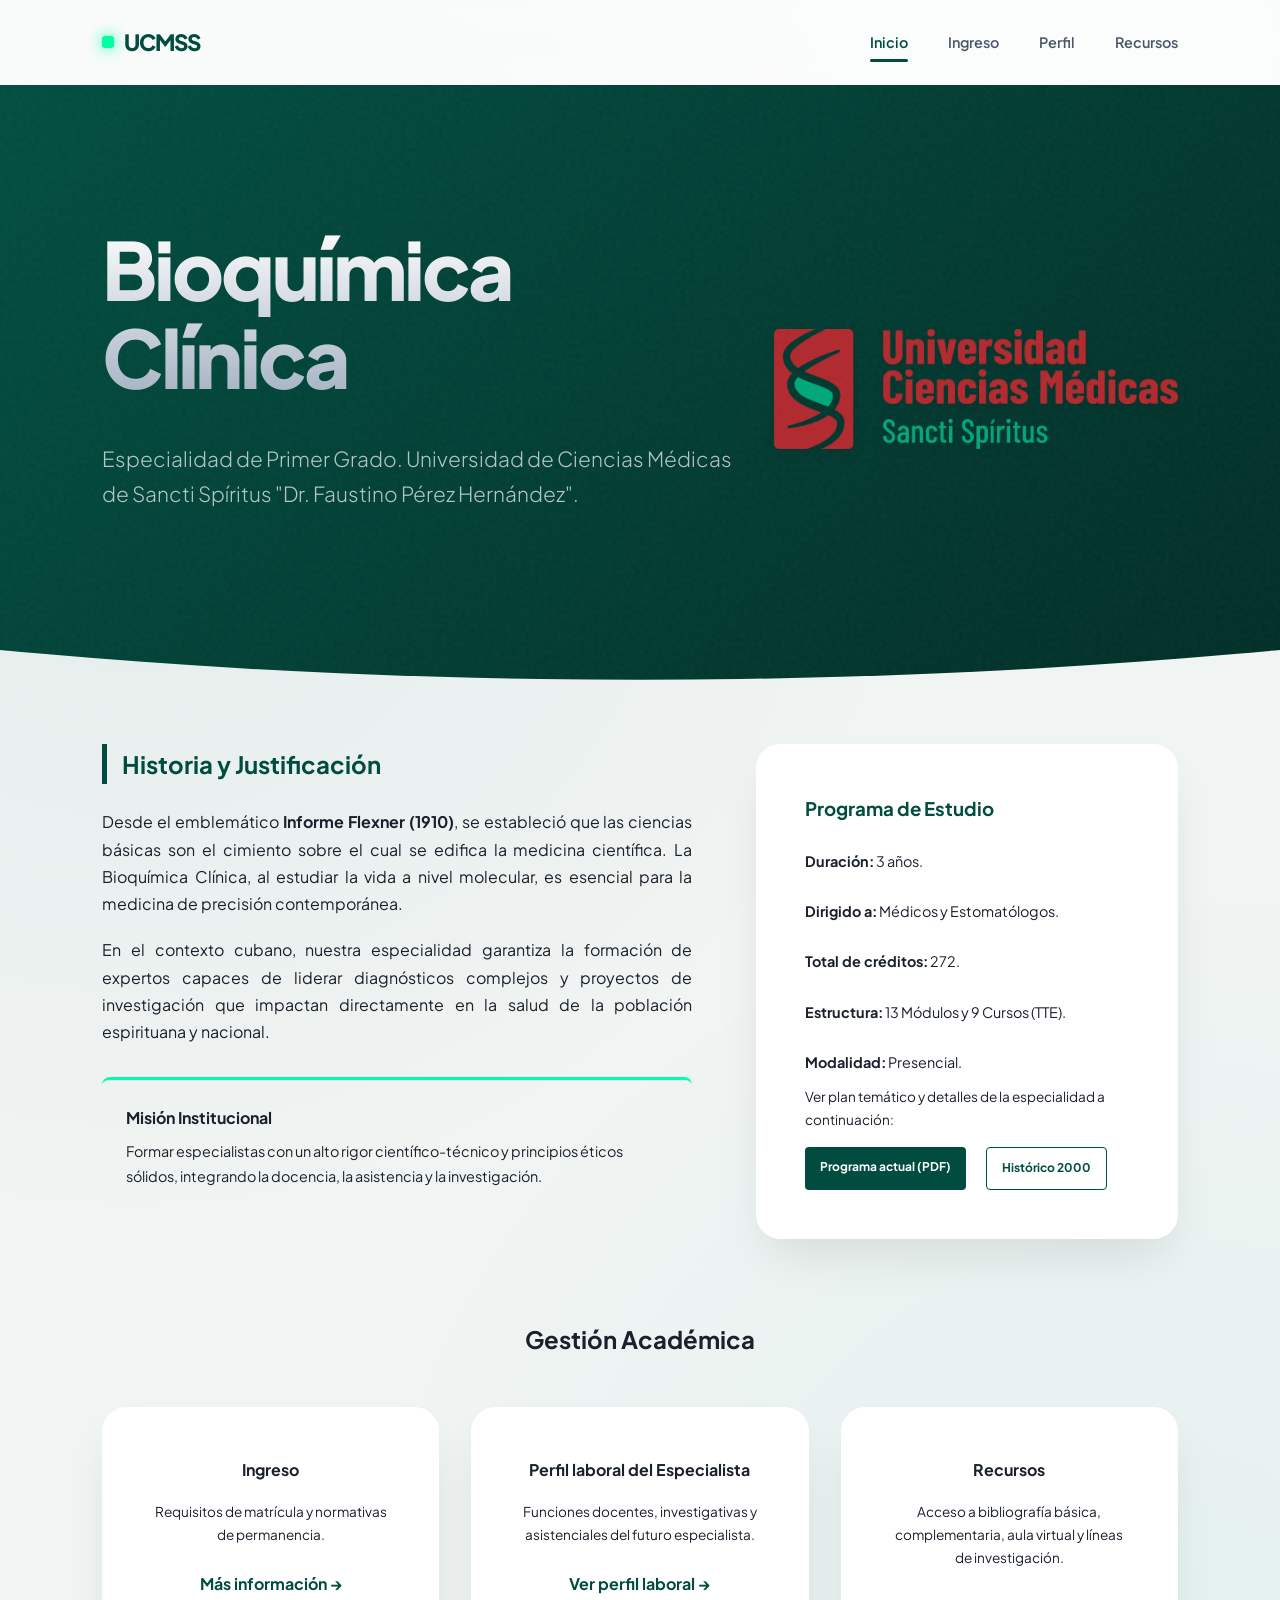
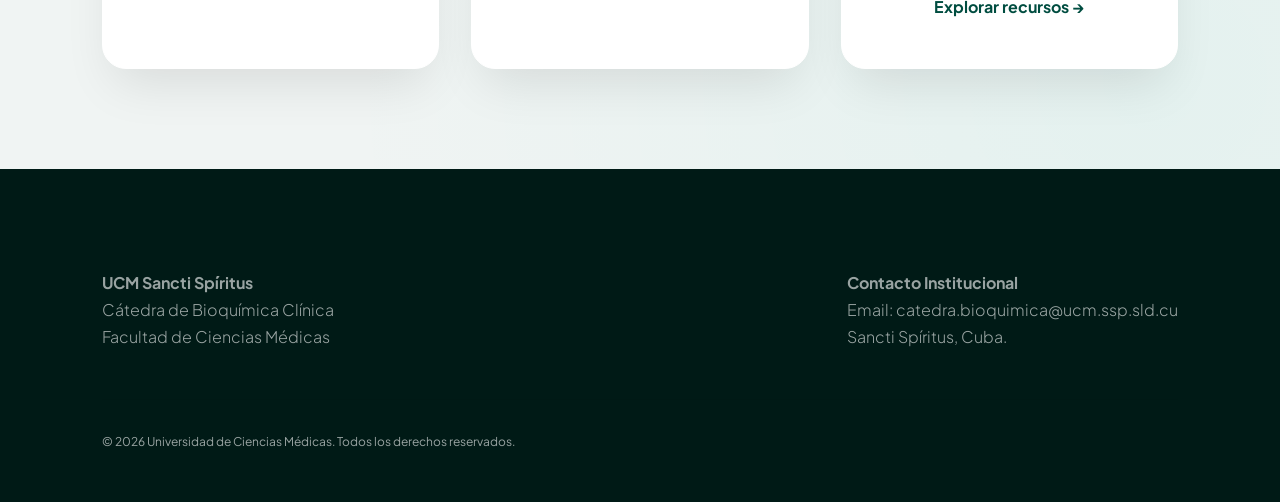
==== index.html @ 77e65ac8 "Add files via upload" ====
<!DOCTYPE html>
<html lang="es">
<head>
    <meta charset="UTF-8">
    <meta name="viewport" content="width=device-width, initial-scale=1.0">
    <title>Inicio | Cátedra de Bioquímica Clínica UCMSS</title>
    <!-- Vinculación con los archivos externos del proyecto -->
    <link rel="stylesheet" href="css/style.css">
</head>
<body>

    <!-- Navegación Principal -->
    <nav class="navbar">
        <a href="index.html" class="nav-brand">UCMSS</a>
        <div class="nav-links">
            <a href="index.html" class="active">Inicio</a>
            <a href="ingreso.html">Ingreso</a>
            <a href="perfil.html">Perfil</a>
            <a href="recursos.html">Recursos</a>
        </div>
    </nav>

    <!-- Sección Hero -->
    <header class="hero">
        <div style="display: flex; align-items: center; justify-content: space-between; flex-wrap: wrap; gap: 2rem;">
            <div style="flex: 2; min-width: 300px;">
                <h1>Bioquímica Clínica</h1>
                <p>Especialidad de Primer Grado. Universidad de Ciencias Médicas de Sancti Spíritus "Dr. Faustino Pérez Hernández".</p>
            </div>
            <div style="flex: 1; text-align: right;">
                <!-- Imagen del Logo Corregida -->
                <img src="assets/img/logo-ucmss.png" alt="Logo UCMSS" style="max-height: 120px; width: auto; filter: drop-shadow(0px 4px 6px rgba(0,0,0,0.1));">
            </div>
        </div>
    </header>

    <main class="main-container">
        
        <div class="grid-2">
            <!-- Sección de Historia y Justificación -->
            <section>
                <h2 style="color: var(--primary); margin-bottom: 1.5rem; border-left: 5px solid var(--primary); padding-left: 15px;">Historia y Justificación</h2>
                <p style="text-align: justify; margin-bottom: 1.2rem; color: var(--text-dark);">
                    Desde el emblemático <strong>Informe Flexner (1910)</strong>, se estableció que las ciencias básicas son el cimiento sobre el cual se edifica la medicina científica. La Bioquímica Clínica, al estudiar la vida a nivel molecular, es esencial para la medicina de precisión contemporánea.
                </p>
                <p style="text-align: justify; margin-bottom: 1.2rem; color: var(--text-dark);">
                    En el contexto cubano, nuestra especialidad garantiza la formación de expertos capaces de liderar diagnósticos complejos y proyectos de investigación que impactan directamente en la salud de la población espirituana y nacional.
                </p>
                
                <div style="margin-top: 2rem; padding: 1.5rem; background: var(--bg-light); border-radius: 8px; border-top: 3px solid var(--accent);">
                    <h4 style="margin-bottom: 0.5rem;">Misión Institucional</h4>
                    <p style="font-size: 0.9rem; color: var(--text-muted);">
                        Formar especialistas con un alto rigor científico-técnico y principios éticos sólidos, integrando la docencia, la asistencia y la investigación.
                    </p>
                </div>
            </section>

            <!-- Sección de Plan Temático -->
            <aside>
                <div class="card">
                    <h3 style="margin-bottom: 1.5rem; color: var(--primary);">Programa de Estudio</h3>
                    
                    <div style="display: flex; flex-direction: column; gap: 1rem; font-size: 0.9rem;">
                        <div style="padding-bottom: 10px; border-bottom: 1px solid var(--border);">
                            <strong>Duración:</strong> 3 años.
                        </div>
                        <div style="padding-bottom: 10px; border-bottom: 1px solid var(--border);">
                            <strong>Dirigido a:</strong> Médicos y Estomatólogos.
                        </div>
                        <div style="padding-bottom: 10px; border-bottom: 1px solid var(--border);">
                            <strong>Total de créditos:</strong> 272.
                        </div>
                        <div style="padding-bottom: 10px;">
                            <strong>Estructura:</strong> 13 Módulos y 9 Cursos (TTE).
                        </div>
                        <div style="padding-bottom: 10px; border-bottom: 1px solid var(--border);">
                            <strong>Modalidad:</strong> Presencial.
                        </div>
                    </div>

                    <p style="font-size: 0.85rem; margin-bottom: 1rem; color: var(--text-muted);"> Ver plan temático y detalles de la especialidad a continuación:</p>
                    <!-- Ajuste de gap a 20px para separar los botones según lo solicitado -->
                    <div style="margin-top: 1rem; display: flex; gap: 20px; flex-wrap: wrap;">
                        <a href="assets/docs/Programa_de_estudio_2026.pdf" style="padding: 10px 15px; background: var(--primary); color: white; text-decoration: none; border-radius: 4px; font-size: 0.75rem; font-weight: 700;">Programa actual (PDF)</a>
                        <a href="assets/docs/Programa_de_estudios_2000.pdf" style="padding: 10px 15px; border: 1px solid var(--primary); color: var(--primary); text-decoration: none; border-radius: 4px; font-size: 0.75rem; font-weight: 700;">Histórico 2000</a>
                    </div>
                </div>
            </aside>
        </div>

        <!-- Accesos Directos a Secciones -->
        <section style="margin-top: 5rem;">
            <h2 style="text-align: center; margin-bottom: 3rem;">Gestión Académica</h2>
            <div style="display: grid; grid-template-columns: repeat(auto-fit, minmax(280px, 1fr)); gap: 2rem;">
                <div class="card" style="text-align: center;">
                    <h4 style="margin-bottom: 1rem;">Ingreso</h4>
                    <p style="font-size: 0.85rem; margin-bottom: 1.5rem;">Requisitos de matrícula y normativas de permanencia.</p>
                    <a href="ingreso.html" style="color: var(--primary); font-weight: bold; text-decoration: none;">Más información &rarr;</a>
                </div>
                <div class="card" style="text-align: center;">
                    <h4 style="margin-bottom: 1rem;">Perfil laboral del Especialista</h4>
                    <p style="font-size: 0.85rem; margin-bottom: 1.5rem;">Funciones docentes, investigativas y asistenciales del futuro especialista.</p>
                    <a href="perfil.html" style="color: var(--primary); font-weight: bold; text-decoration: none;">Ver perfil laboral &rarr;</a>
                </div>
                <div class="card" style="text-align: center;">
                    <h4 style="margin-bottom: 1rem;">Recursos</h4>
                    <p style="font-size: 0.85rem; margin-bottom: 1.5rem;">Acceso a bibliografía básica, complementaria, aula virtual y líneas de investigación.</p>
                    <a href="recursos.html" style="color: var(--primary); font-weight: bold; text-decoration: none;">Explorar recursos &rarr;</a>
                </div>
            </div>
        </section>

    </main>

    <footer>
        <div style="display: flex; justify-content: space-between; flex-wrap: wrap; gap: 2rem; text-align: left; max-width: 1200px; margin: 0 auto;">
            <div>
                <p><strong>UCM Sancti Spíritus</strong></p>
                <p>Cátedra de Bioquímica Clínica</p>
                <p>Facultad de Ciencias Médicas</p>
            </div>
            <div>
                <p><strong>Contacto Institucional</strong></p>
                <p>Email: catedra.bioquimica@ucm.ssp.sld.cu</p>
                <p>Sancti Spíritus, Cuba.</p>
            </div>
        </div>
        <div style="margin-top: 3rem; font-size: 0.75rem; border-top: 1px solid rgba(0,0,0,0.05); padding-top: 2rem; opacity: 0.6;">
            &copy; 2026 Universidad de Ciencias Médicas. Todos los derechos reservados.
        </div>
    </footer>

    <!-- Script de interactividad externa -->
    <script src="js/script.js"></script>
</body>
</html>
---- css/style.css ----
/* BIO-MODERN FRAMEWORK 2026 
   Diseño de Alta Gama para Instituciones Médicas
*/

@import url('https://fonts.googleapis.com/css2?family=Plus+Jakarta+Sans:wght@300;500;700;800&display=swap');

:root {
    --primary: #004d40;
    --primary-light: #00695c;
    --accent: #00ffa2; /* Verde neón médico para detalles */
    --accent-soft: rgba(0, 255, 162, 0.1);
    --text-main: #1a202c;
    --text-secondary: #4a5568;
    --bg-body: #f0f4f3;
    --white: #ffffff;
    --glass: rgba(255, 255, 255, 0.7);
    --shadow-xl: 0 25px 50px -12px rgba(0, 0, 0, 0.1);
    --radius-lg: 24px;
    --radius-md: 16px;
    --transition: all 0.5s cubic-bezier(0.4, 0, 0.2, 1);
}

/* --- REGLAS DE SEGURIDAD MÓVIL (AGREGADAS) --- */
html, body {
    overflow-x: hidden;
    width: 100%;
    margin: 0;
    padding: 0;
}

* {
    margin: 0;
    padding: 0;
    box-sizing: border-box; /* Evita el desbordamiento por padding */
}

body {
    font-family: 'Plus Jakarta Sans', sans-serif;
    background-color: var(--bg-body);
    color: var(--text-main);
    line-height: 1.7;
    /* Fondo con gradiente orgánico */
    background-image: 
        radial-gradient(circle at 10% 20%, rgba(0, 105, 92, 0.05) 0%, transparent 40%),
        radial-gradient(circle at 90% 80%, rgba(0, 191, 165, 0.05) 0%, transparent 40%);
}

/* NAVEGACIÓN ULTRA-MODERNA */
.navbar {
    background: var(--glass);
    backdrop-filter: blur(15px);
    -webkit-backdrop-filter: blur(15px);
    height: 85px;
    padding: 0 8%;
    display: flex;
    justify-content: space-between;
    align-items: center;
    position: sticky;
    top: 0;
    z-index: 1000;
    border-bottom: 1px solid rgba(255, 255, 255, 0.3);
}

.nav-brand {
    font-weight: 800;
    font-size: 1.4rem;
    color: var(--primary);
    text-decoration: none;
    letter-spacing: -1px;
    display: flex;
    align-items: center;
    gap: 10px;
}

.nav-brand::before {
    content: '';
    width: 12px;
    height: 12px;
    background: var(--accent);
    border-radius: 3px;
    box-shadow: 0 0 15px var(--accent);
}

.nav-links {
    display: flex;
    gap: 2.5rem;
}

.nav-links a {
    text-decoration: none;
    color: var(--text-secondary);
    font-size: 0.9rem;
    font-weight: 600;
    transition: var(--transition);
    position: relative;
}

.nav-links a:hover, .nav-links a.active {
    color: var(--primary);
}

.nav-links a.active::after {
    content: '';
    position: absolute;
    bottom: -8px;
    left: 0;
    width: 100%;
    height: 3px;
    background: var(--primary);
    border-radius: 10px;
}

/* HERO SECTION DE ALTO IMPACTO */
.hero {
    padding: 140px 8% 120px; 
    background: linear-gradient(135deg, var(--primary) 0%, #002d26 100%);
    color: white;
    position: relative;
    clip-path: ellipse(160% 100% at 50% 0%);
    margin-bottom: 4rem;
    max-width: 100%; /* Asegura que no desborde */
}

.hero::after {
    content: '';
    position: absolute;
    top: 0; left: 0; width: 100%; height: 100%;
    background-image: url("data:image/svg+xml,%3Csvg viewBox='0 0 200 200' xmlns='http://www.w3.org/2000/svg'%3E%3Cfilter id='noiseFilter'%3E%3CfeTurbulence type='fractalNoise' baseFrequency='0.65' numOctaves='3' stitchTiles='stitch'/%3E%3C/filter%3E%3Crect width='100%25' height='100%25' filter='url(%23noiseFilter)'/%3E%3C/svg%3E");
    opacity: 0.05;
    pointer-events: none;
}

.hero h1 {
    font-size: clamp(2.5rem, 7vw, 5rem); /* Ajustado el mínimo a 2.5rem para móvil */
    font-weight: 800;
    line-height: 1.1; 
    letter-spacing: -3px;
    margin-bottom: 2rem;
    padding-bottom: 0.1em;
    background: linear-gradient(to bottom, #ffffff, #a0aec0);
    -webkit-background-clip: text;
    -webkit-text-fill-color: transparent;
    word-wrap: break-word; /* Rompe palabras si son muy largas en móvil */
}

.hero p {
    font-size: 1.3rem;
    max-width: 650px;
    color: rgba(255, 255, 255, 0.7);
    font-weight: 300;
    margin-bottom: 3rem;
}

/* BOTONES ESTILO APP */
.cta-group {
    display: flex;
    gap: 1.5rem;
}

.btn {
    padding: 16px 35px;
    border-radius: var(--radius-md);
    font-weight: 700;
    text-decoration: none;
    transition: var(--transition);
    display: inline-block;
    font-size: 0.95rem;
}

.btn-primary {
    background: var(--accent);
    color: var(--primary);
    box-shadow: 0 10px 25px rgba(0, 255, 162, 0.2);
}

.btn-primary:hover {
    transform: translateY(-5px) scale(1.02);
    box-shadow: 0 15px 30px rgba(0, 255, 162, 0.4);
}

/* CONTENEDOR Y TARJETAS */
.main-container {
    padding: 0 8% 100px;
    max-width: 1400px;
    margin: 0 auto;
}

.grid-2 {
    display: grid;
    grid-template-columns: 1.4fr 1fr;
    gap: 4rem;
}

.card {
    background: var(--white);
    border-radius: var(--radius-lg);
    padding: 3rem;
    border: 1px solid rgba(255, 255, 255, 1);
    box-shadow: var(--shadow-xl);
    position: relative;
    transition: var(--transition);
    width: 100%; /* Asegura que la tarjeta no empuje el layout */
}

.card:hover {
    transform: translateY(-10px);
}

.card h2 {
    font-size: 2.2rem;
    font-weight: 800;
    letter-spacing: -1px;
    margin-bottom: 1.5rem;
    color: var(--primary);
    line-height: 1.2;
    padding-bottom: 0.1em;
}

.card h2::before {
    content: '';
    display: block;
    width: 40px;
    height: 5px;
    background: var(--accent);
    border-radius: 10px;
    margin-bottom: 15px;
}

.card ul {
    list-style: none;
}

.card li {
    padding: 15px 0;
    border-bottom: 1px solid #edf2f7;
    display: flex;
    justify-content: space-between;
    align-items: center;
}

.card li strong {
    color: var(--primary);
}

/* FOOTER */
footer {
    background: #001a16;
    color: white;
    padding: 100px 8% 50px;
    text-align: left;
}

footer p {
    opacity: 0.6;
    font-weight: 300;
}

/* RESPONSIVE */
@media (max-width: 1024px) {
    .grid-2 { grid-template-columns: 1fr; }
    .hero h1 { font-size: 3.5rem; }
    .hero { text-align: center; clip-path: none; }
    .hero p { margin: 0 auto 3rem; }
    .cta-group { justify-content: center; }
    .navbar { padding: 0 5%; }
}

@media (max-width: 480px) {
    .hero h1 { font-size: 2.2rem; }
    .card { padding: 1.5rem; }
    .nav-links { gap: 1rem; }
    .nav-links a { font-size: 0.75rem; }
}
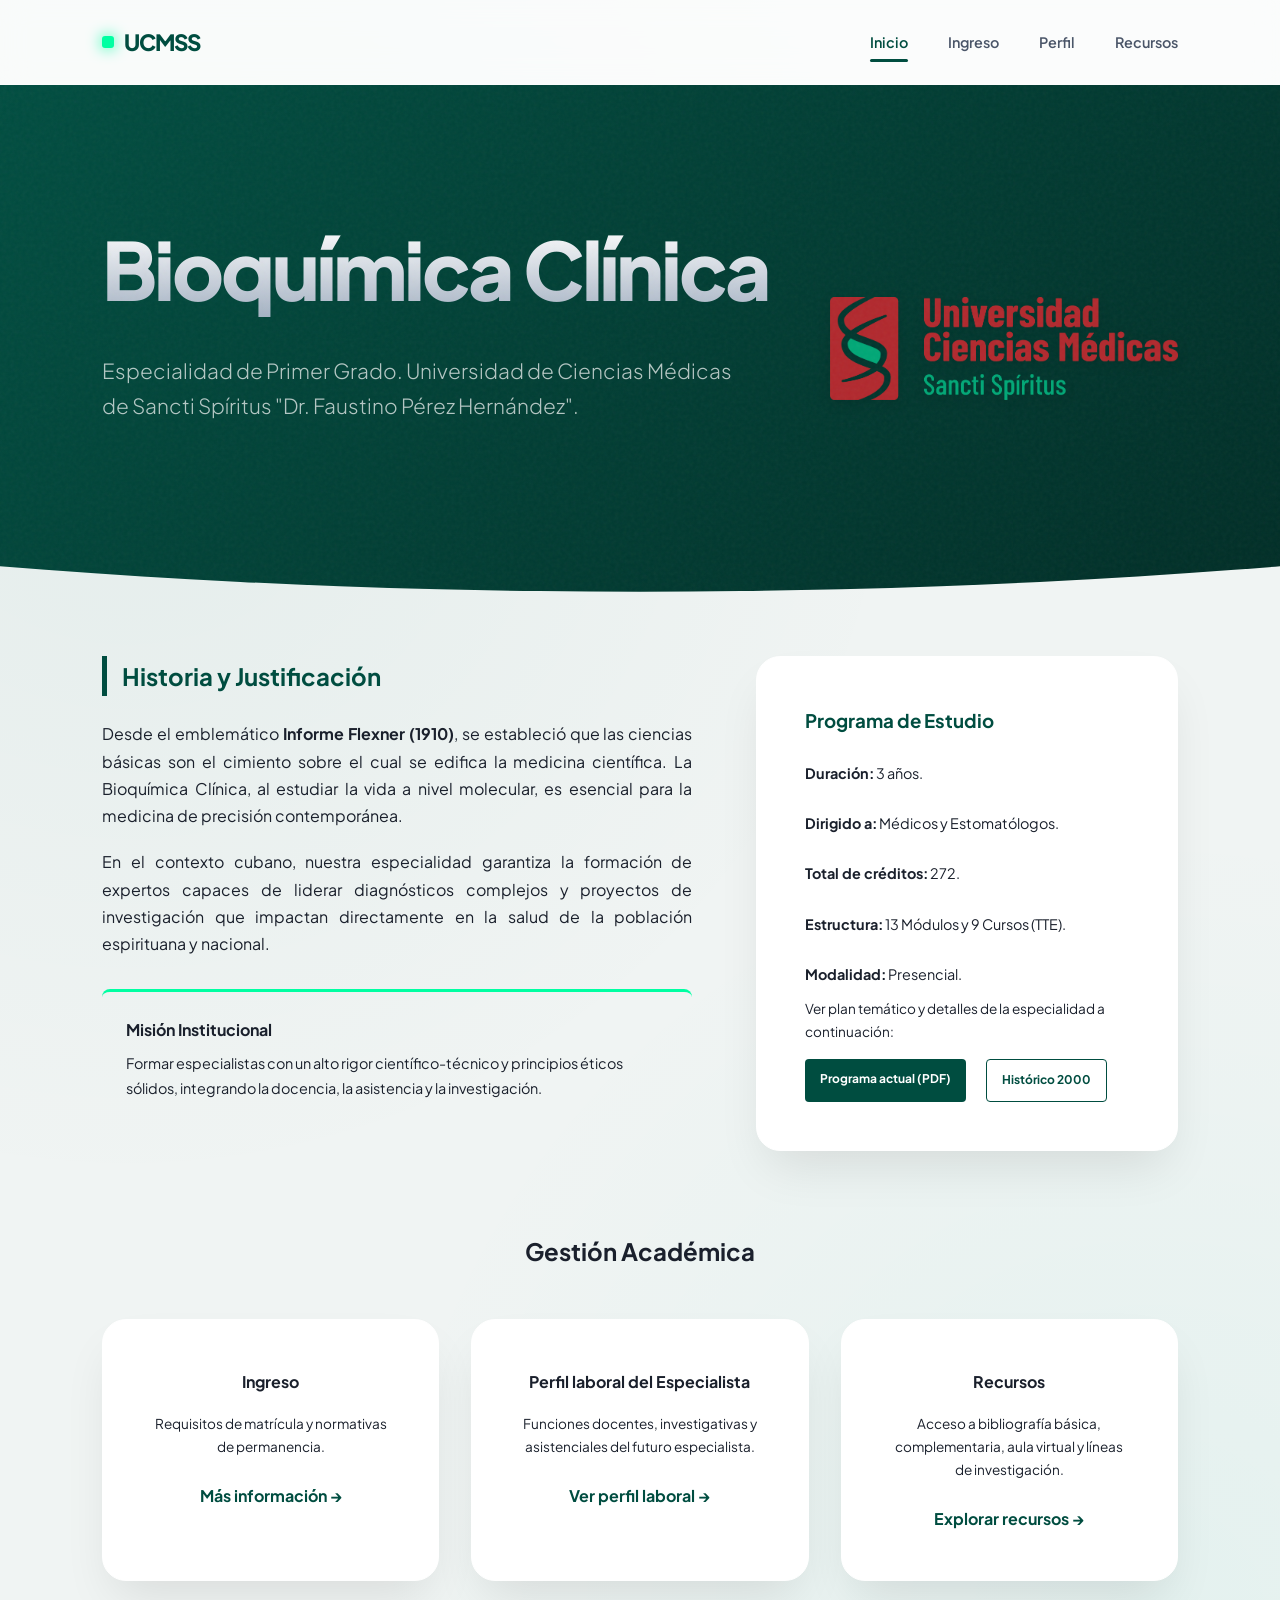
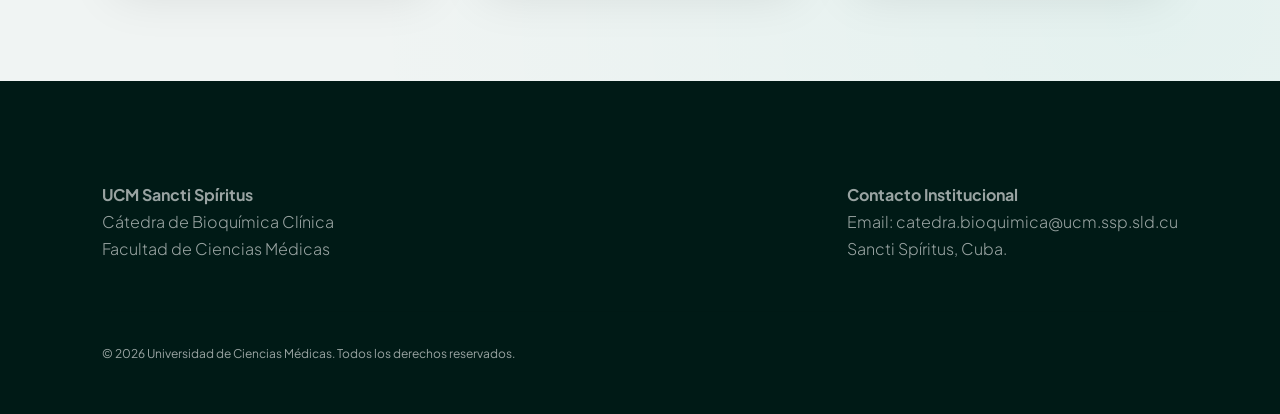
==== commit 88f10e5a: "Update index.html" ====
--- a/index.html
+++ b/index.html
@@ -2,10 +2,44 @@
 <html lang="es">
 <head>
     <meta charset="UTF-8">
-    <meta name="viewport" content="width=device-width, initial-scale=1.0">
+    <meta name="viewport" content="width=device-width, initial-scale=1.0, maximum-scale=1.0, user-scalable=no">
     <title>Inicio | Cátedra de Bioquímica Clínica UCMSS</title>
     <!-- Vinculación con los archivos externos del proyecto -->
     <link rel="stylesheet" href="css/style.css">
+    <style>
+        /* Reglas Críticas para evitar desbordamiento horizontal */
+        * {
+            box-sizing: border-box;
+        }
+
+        html, body {
+            overflow-x: hidden;
+            width: 100%;
+            margin: 0;
+            padding: 0;
+        }
+
+        img {
+            max-width: 100%;
+            height: auto;
+            display: block;
+        }
+
+        /* Ajuste responsivo para el Hero */
+        @media (max-width: 768px) {
+            .hero > div {
+                flex-direction: column !important;
+                text-align: center !important;
+            }
+            .hero div[style*="text-align: right"] {
+                text-align: center !important;
+                margin-top: 1rem;
+            }
+            .hero h1 {
+                font-size: 2.2rem !important;
+            }
+        }
+    </style>
 </head>
 <body>
 
@@ -28,8 +62,8 @@
                 <p>Especialidad de Primer Grado. Universidad de Ciencias Médicas de Sancti Spíritus "Dr. Faustino Pérez Hernández".</p>
             </div>
             <div style="flex: 1; text-align: right;">
-                <!-- Imagen del Logo Corregida -->
-                <img src="assets/img/logo-ucmss.png" alt="Logo UCMSS" style="max-height: 120px; width: auto; filter: drop-shadow(0px 4px 6px rgba(0,0,0,0.1));">
+                <!-- Imagen del Logo Corregida con contención -->
+                <img src="assets/img/logo-ucmss.png" alt="Logo UCMSS" style="max-height: 120px; width: auto; filter: drop-shadow(0px 4px 6px rgba(0,0,0,0.1)); margin-left: auto; margin-right: auto;">
             </div>
         </div>
     </header>
@@ -79,7 +113,7 @@
                     </div>
 
                     <p style="font-size: 0.85rem; margin-bottom: 1rem; color: var(--text-muted);"> Ver plan temático y detalles de la especialidad a continuación:</p>
-                    <!-- Ajuste de gap a 20px para separar los botones según lo solicitado -->
+                    
                     <div style="margin-top: 1rem; display: flex; gap: 20px; flex-wrap: wrap;">
                         <a href="assets/docs/Programa_de_estudio_2026.pdf" style="padding: 10px 15px; background: var(--primary); color: white; text-decoration: none; border-radius: 4px; font-size: 0.75rem; font-weight: 700;">Programa actual (PDF)</a>
                         <a href="assets/docs/Programa_de_estudios_2000.pdf" style="padding: 10px 15px; border: 1px solid var(--primary); color: var(--primary); text-decoration: none; border-radius: 4px; font-size: 0.75rem; font-weight: 700;">Histórico 2000</a>
@@ -133,4 +167,4 @@
     <!-- Script de interactividad externa -->
     <script src="js/script.js"></script>
 </body>
-</html>+</html>
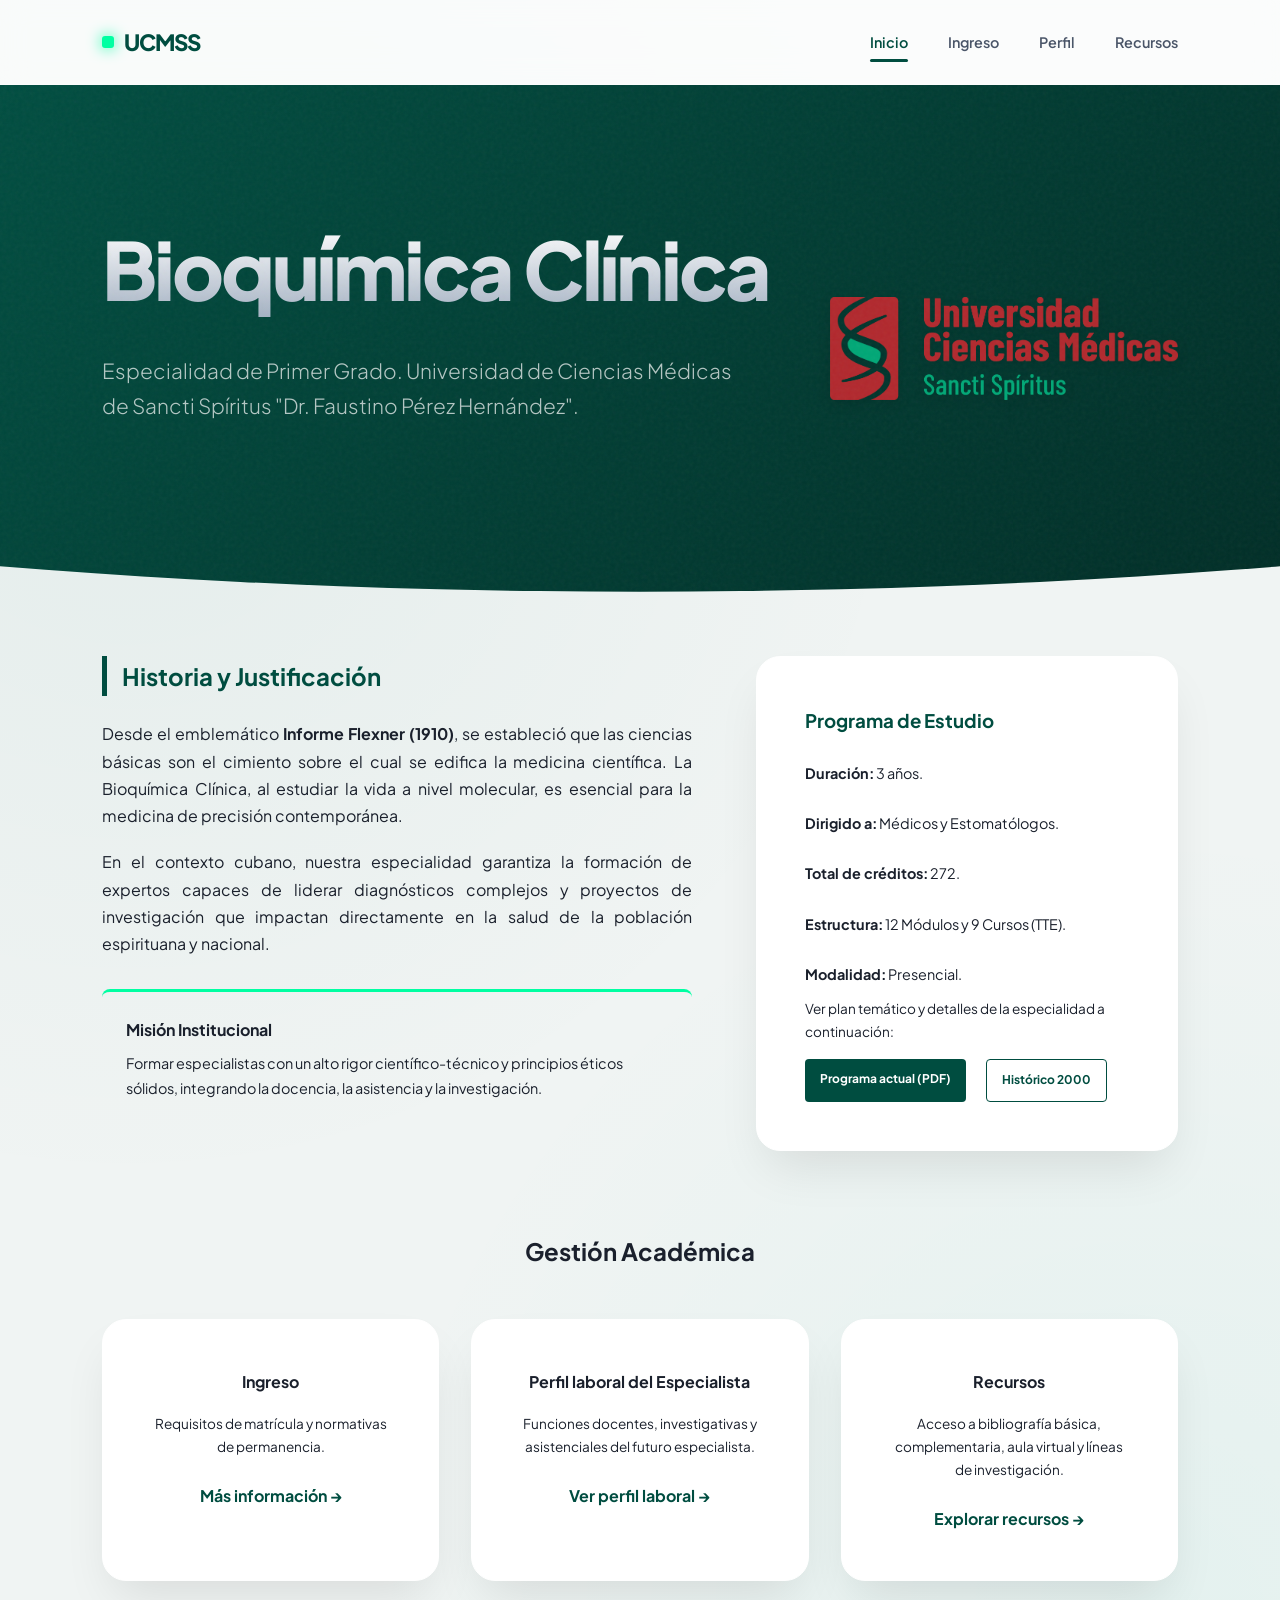
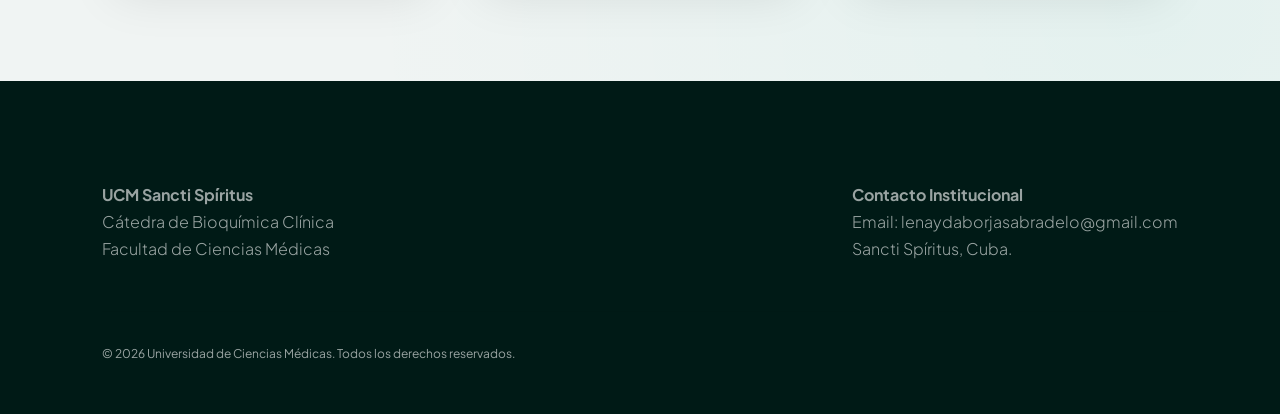
==== commit c9d37f21: "Add files via upload" ====
--- a/index.html
+++ b/index.html
@@ -105,7 +105,7 @@
                             <strong>Total de créditos:</strong> 272.
                         </div>
                         <div style="padding-bottom: 10px;">
-                            <strong>Estructura:</strong> 13 Módulos y 9 Cursos (TTE).
+                            <strong>Estructura:</strong> 12 Módulos y 9 Cursos (TTE).
                         </div>
                         <div style="padding-bottom: 10px; border-bottom: 1px solid var(--border);">
                             <strong>Modalidad:</strong> Presencial.
@@ -155,7 +155,7 @@
             </div>
             <div>
                 <p><strong>Contacto Institucional</strong></p>
-                <p>Email: catedra.bioquimica@ucm.ssp.sld.cu</p>
+                <p>Email: lenaydaborjasabradelo@gmail.com</p>
                 <p>Sancti Spíritus, Cuba.</p>
             </div>
         </div>
